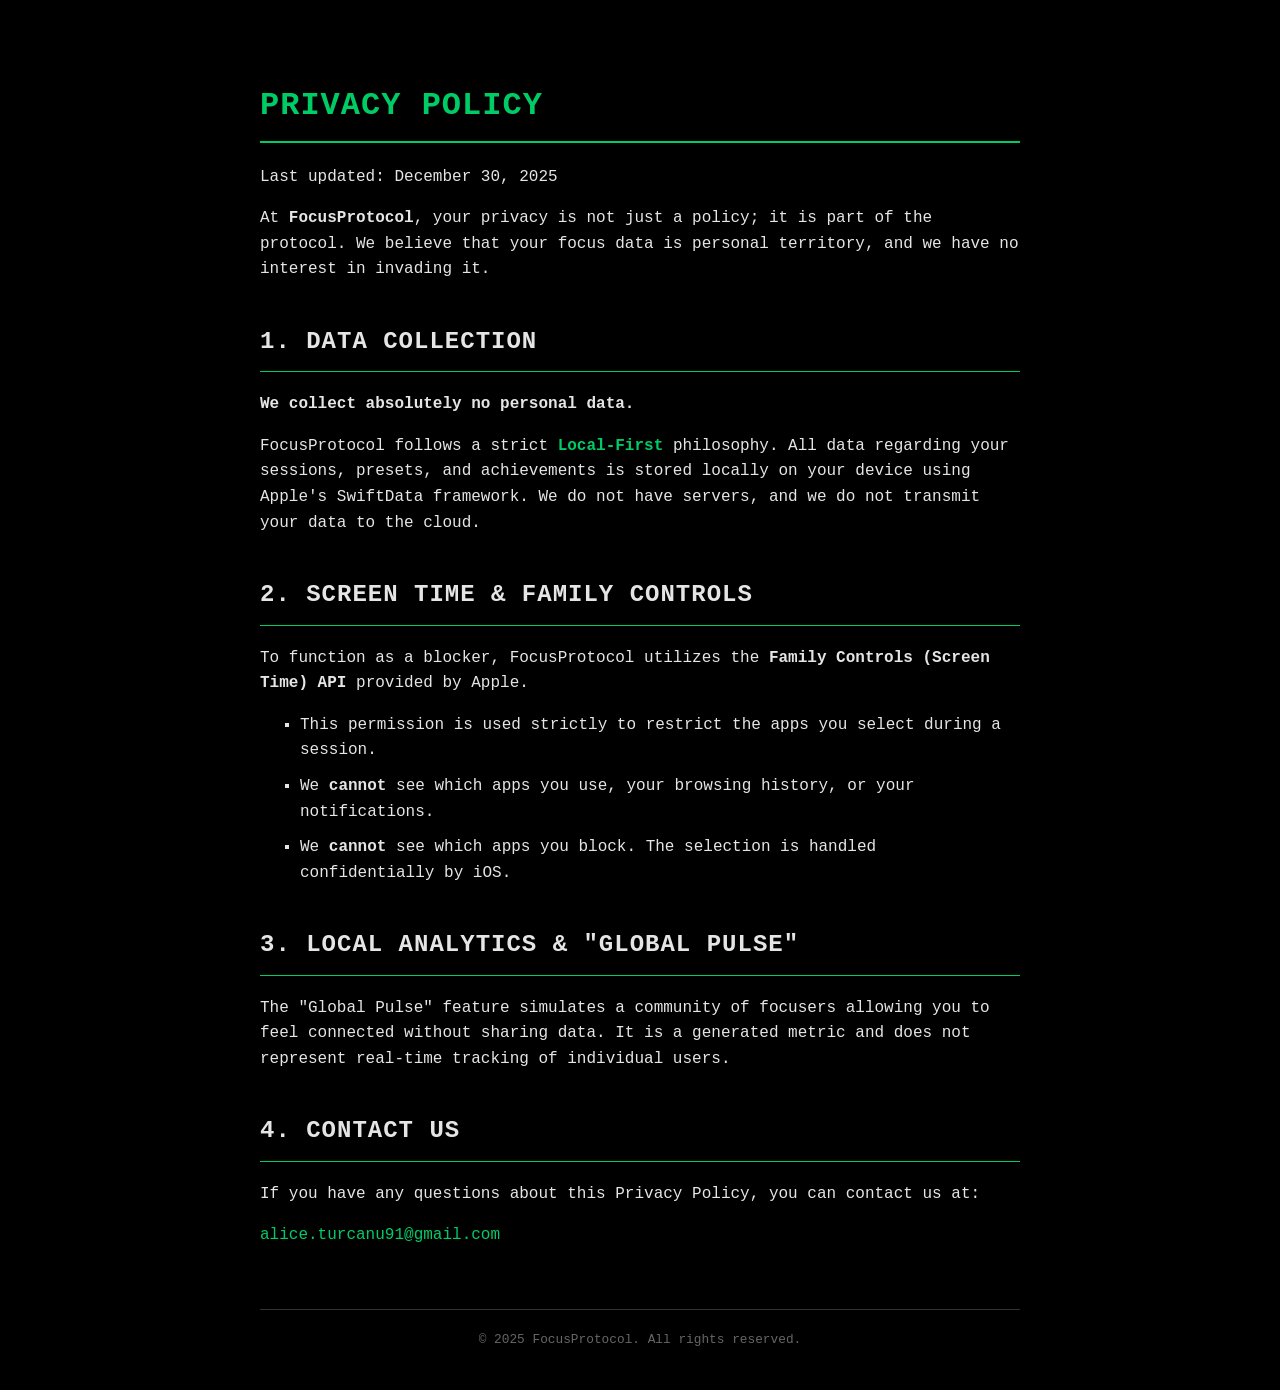
==== privacy.html @ 1f8533e9 "Add files via upload" ====
<!DOCTYPE html>
<html lang="en">
<head>
    <meta charset="UTF-8">
    <meta name="viewport" content="width=device-width, initial-scale=1.0">
    <title>Privacy Policy | FocusProtocol</title>
    <link rel="stylesheet" href="style.css">
</head>
<body>
    <div class="container">
        <h1>Privacy Policy</h1>
        <p>Last updated: December 30, 2025</p>

        <p>At <strong>FocusProtocol</strong>, your privacy is not just a policy; it is part of the protocol. We believe that your focus data is personal territory, and we have no interest in invading it.</p>

        <h2>1. Data Collection</h2>
        <p><strong>We collect absolutely no personal data.</strong></p>
        <p>FocusProtocol follows a strict <span class="highlight">Local-First</span> philosophy. All data regarding your sessions, presets, and achievements is stored locally on your device using Apple's SwiftData framework. We do not have servers, and we do not transmit your data to the cloud.</p>

        <h2>2. Screen Time & Family Controls</h2>
        <p>To function as a blocker, FocusProtocol utilizes the <strong>Family Controls (Screen Time) API</strong> provided by Apple. </p>
        <ul>
            <li>This permission is used strictly to restrict the apps you select during a session.</li>
            <li>We <strong>cannot</strong> see which apps you use, your browsing history, or your notifications.</li>
            <li>We <strong>cannot</strong> see which apps you block. The selection is handled confidentially by iOS.</li>
        </ul>

        <h2>3. Local Analytics & "Global Pulse"</h2>
        <p>The "Global Pulse" feature simulates a community of focusers allowing you to feel connected without sharing data. It is a generated metric and does not represent real-time tracking of individual users.</p>

        <h2>4. Contact Us</h2>
        <p>If you have any questions about this Privacy Policy, you can contact us at:</p>
        <p><a href="mailto:alice.turcanu91@gmail.com">alice.turcanu91@gmail.com</a></p>

        <div class="footer">
            &copy; 2025 FocusProtocol. All rights reserved.
        </div>
    </div>
</body>
</html>
---- style.css ----
:root {
    --bg-color: #000000;
    --text-color: #E5E5E5;
    --accent-color: #00CC66; /* Emerald Green */
    --warning-color: #DC143C; /* Crimson Red */
    --card-bg: #1A1A1A;
    --font-family: 'Courier New', Courier, monospace;
}

body {
    background-color: var(--bg-color);
    color: var(--text-color);
    font-family: var(--font-family);
    line-height: 1.6;
    margin: 0;
    padding: 20px;
    max-width: 800px;
    margin-left: auto;
    margin-right: auto;
}

h1, h2, h3 {
    text-transform: uppercase;
    letter-spacing: 1px;
    border-bottom: 1px solid var(--accent-color);
    padding-bottom: 10px;
    margin-top: 40px;
}

h1 {
    color: var(--accent-color);
    font-size: 2em;
    border-bottom: 2px solid var(--accent-color);
}

a {
    color: var(--accent-color);
    text-decoration: none;
}

a:hover {
    text-decoration: underline;
    color: #00FF80; /* Brighter Green */
}

.container {
    padding: 20px;
}

.footer {
    margin-top: 60px;
    font-size: 0.8em;
    color: #666;
    text-align: center;
    border-top: 1px solid #333;
    padding-top: 20px;
}

.highlight {
    color: var(--accent-color);
    font-weight: bold;
}

.warning {
    color: var(--warning-color);
}

ul {
    list-style-type: square;
}

li {
    margin-bottom: 10px;
}
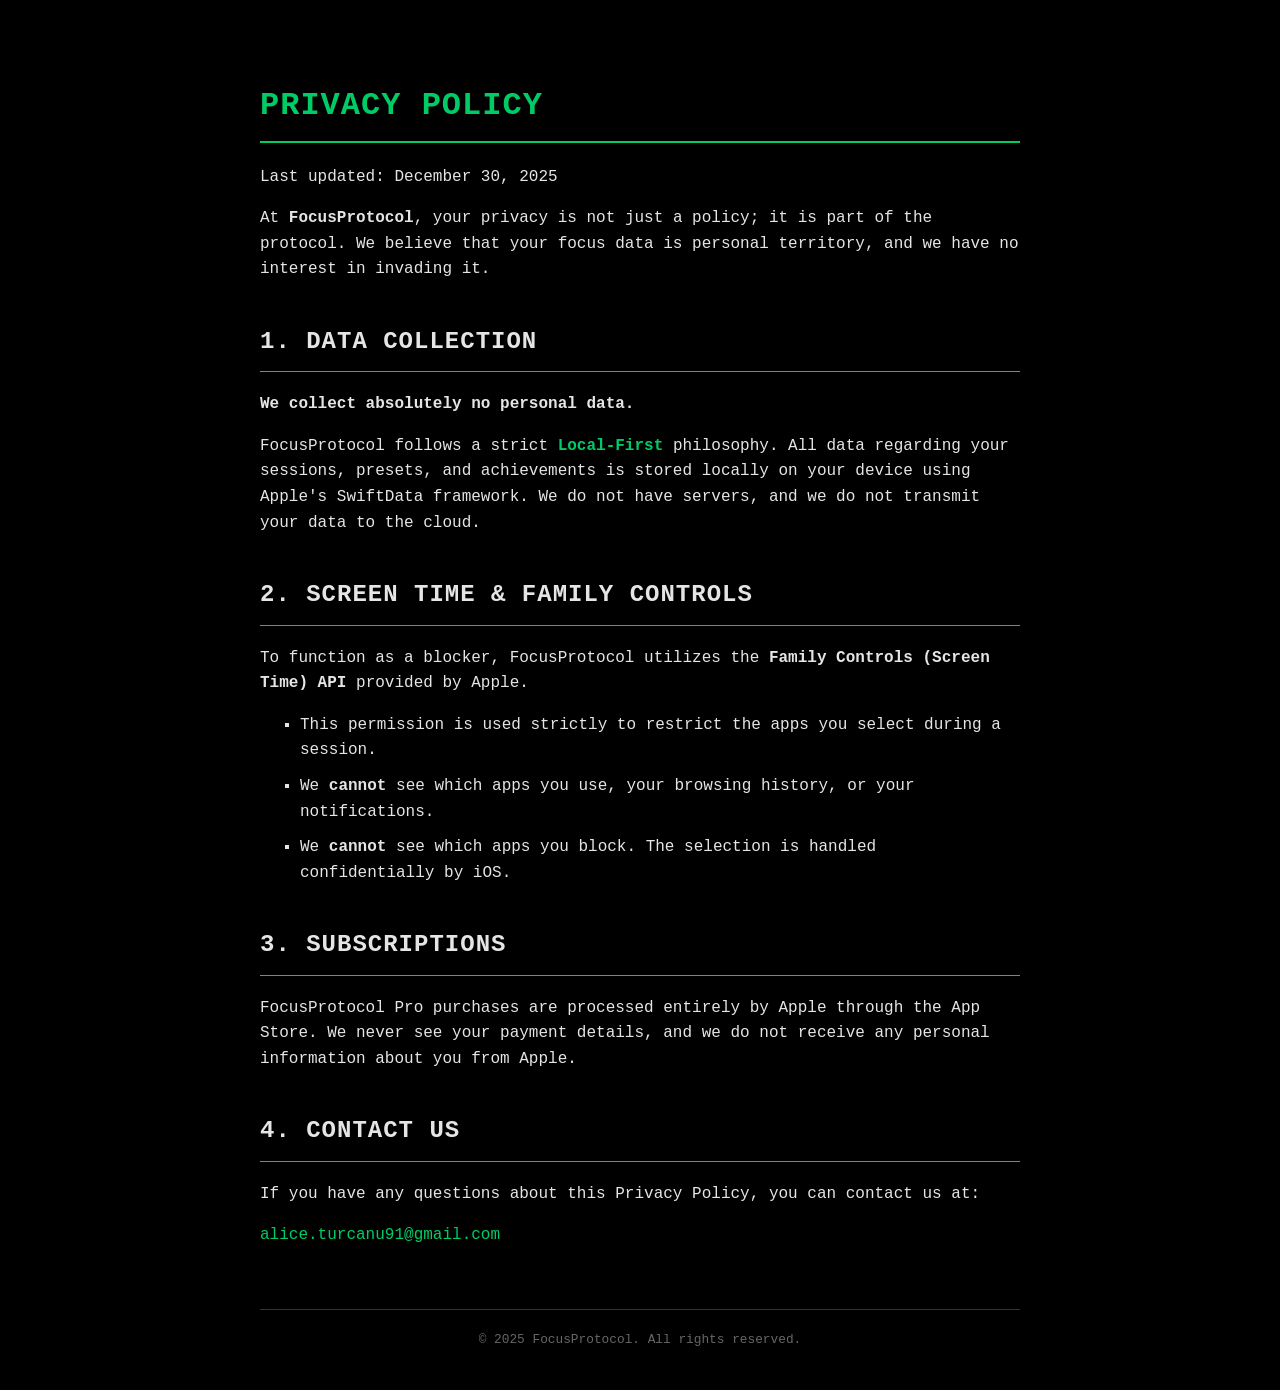
==== commit a62e5a2d: "Update privacy and support pages Replace Global Pulse section with subscriptions info, document Abor" ====
--- a/privacy.html
+++ b/privacy.html
@@ -25,8 +25,8 @@
             <li>We <strong>cannot</strong> see which apps you block. The selection is handled confidentially by iOS.</li>
         </ul>
 
-        <h2>3. Local Analytics & "Global Pulse"</h2>
-        <p>The "Global Pulse" feature simulates a community of focusers allowing you to feel connected without sharing data. It is a generated metric and does not represent real-time tracking of individual users.</p>
+        <h2>3. Subscriptions</h2>
+        <p>FocusProtocol Pro purchases are processed entirely by Apple through the App Store. We never see your payment details, and we do not receive any personal information about you from Apple.</p>
 
         <h2>4. Contact Us</h2>
         <p>If you have any questions about this Privacy Policy, you can contact us at:</p>
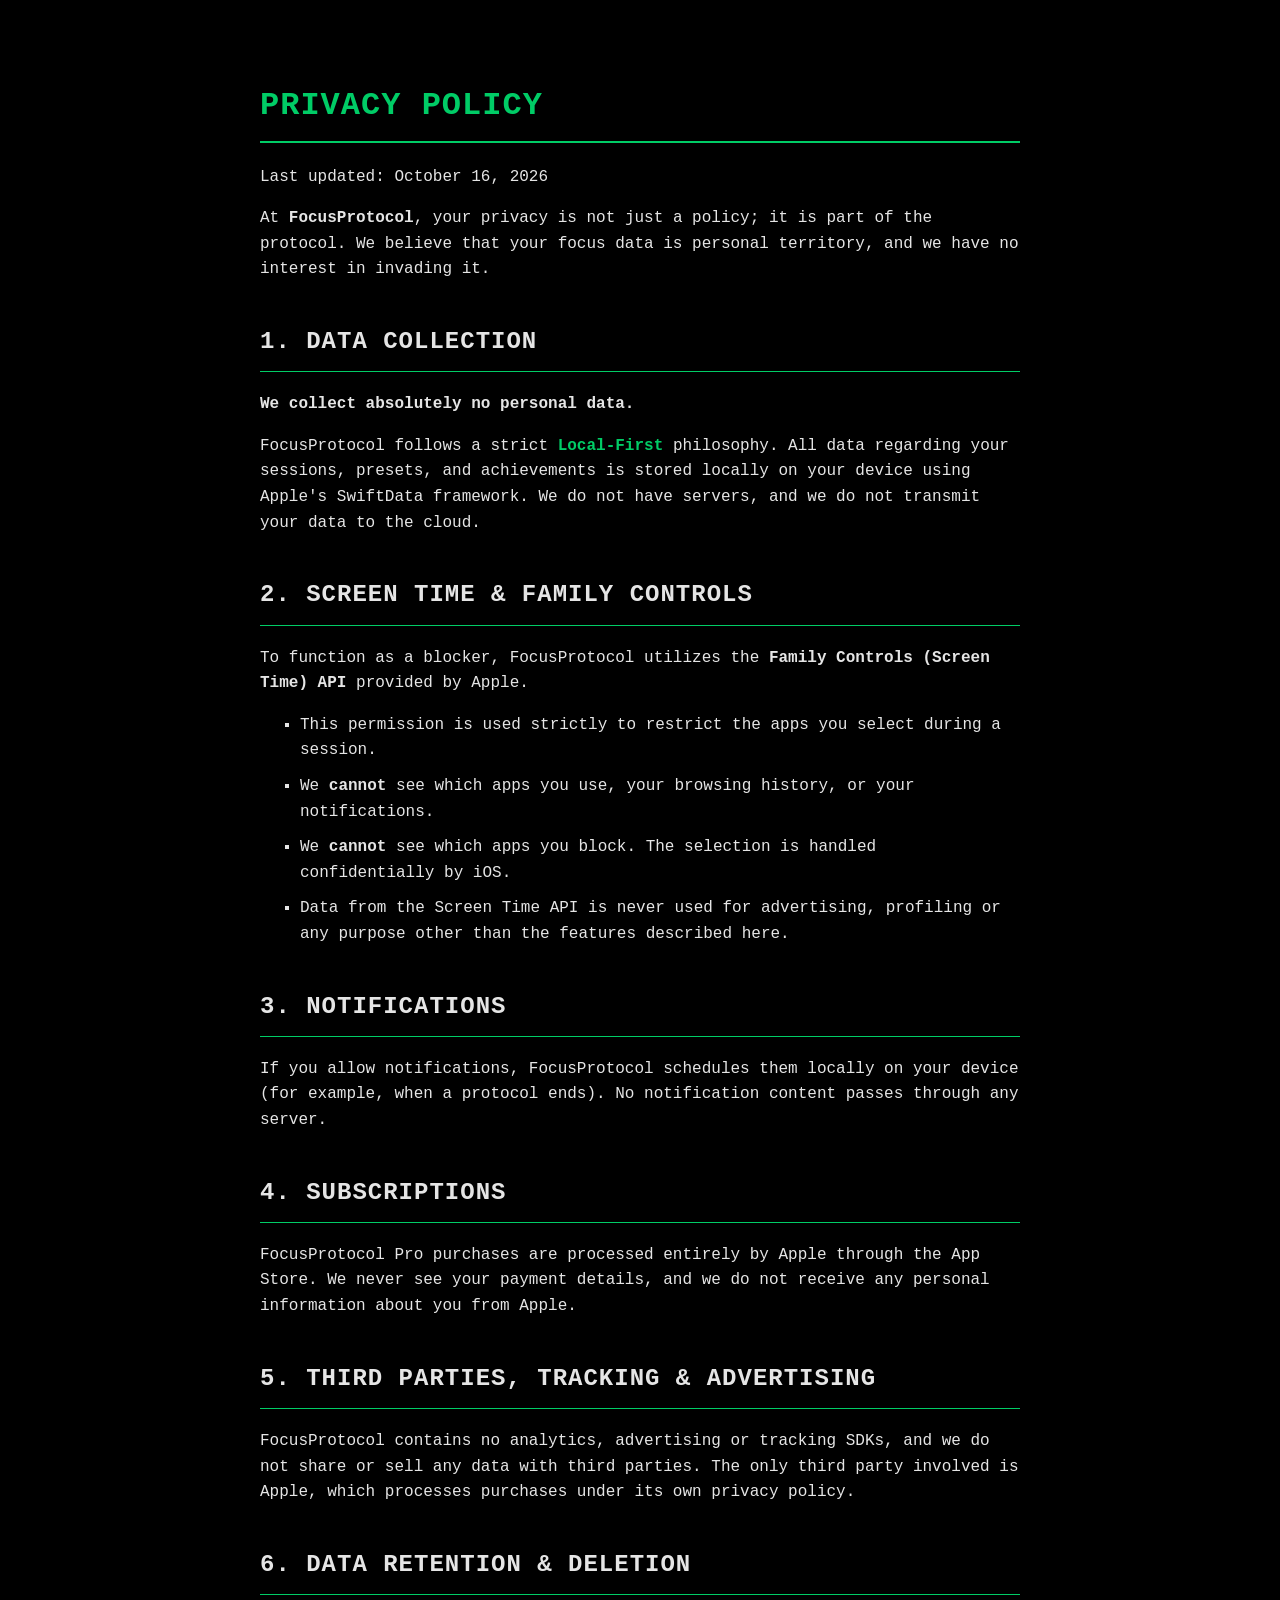
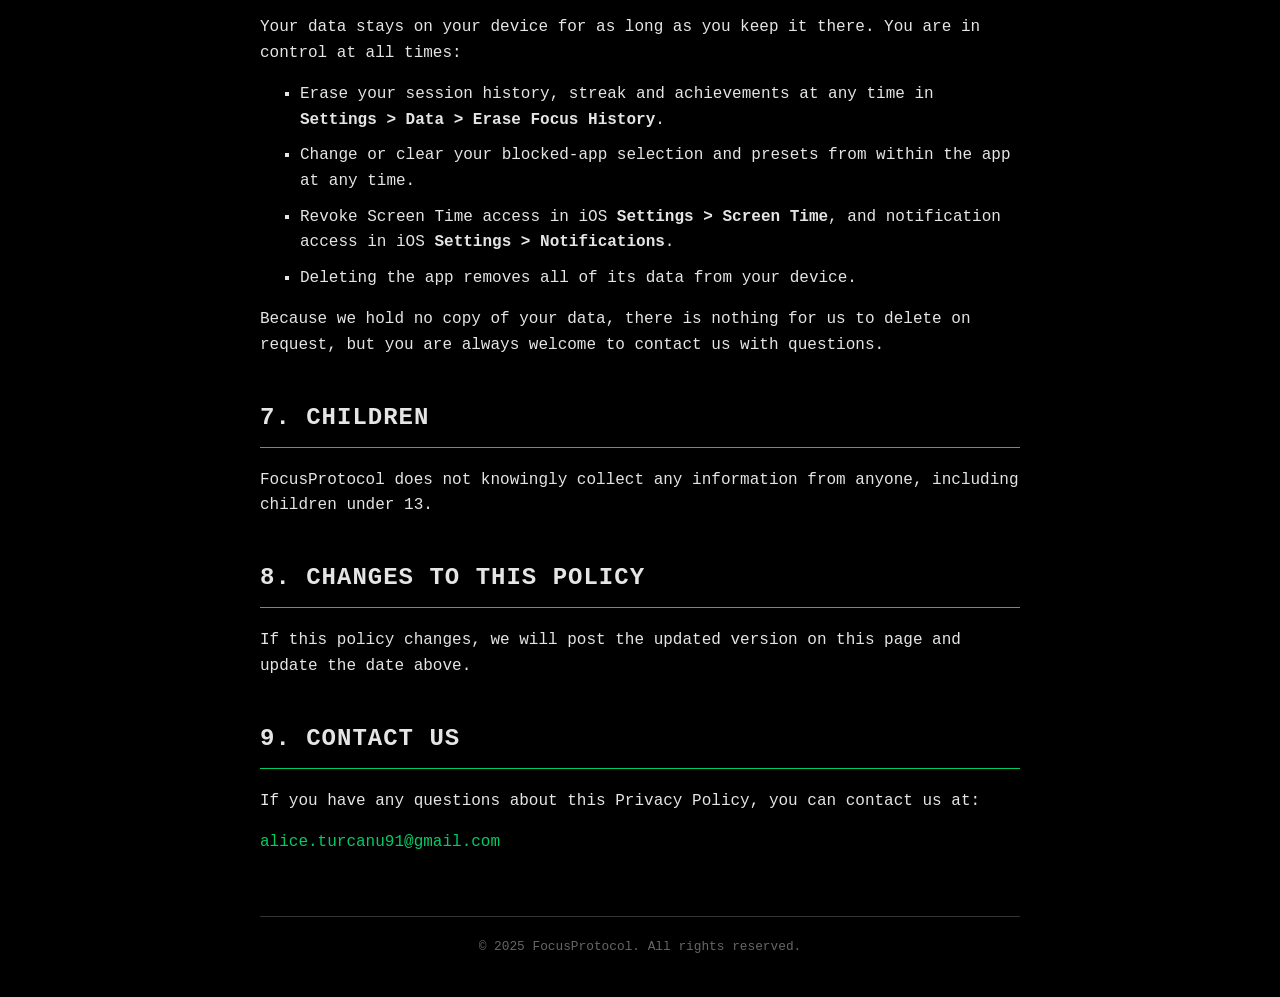
==== commit 9ddedbc5: "Update privacy policy and terms for App Review Privacy policy: add data retention and deletion, noti" ====
--- a/privacy.html
+++ b/privacy.html
@@ -9,7 +9,7 @@
 <body>
     <div class="container">
         <h1>Privacy Policy</h1>
-        <p>Last updated: December 30, 2025</p>
+        <p>Last updated: October 16, 2026</p>
 
         <p>At <strong>FocusProtocol</strong>, your privacy is not just a policy; it is part of the protocol. We believe that your focus data is personal territory, and we have no interest in invading it.</p>
 
@@ -23,12 +23,35 @@
             <li>This permission is used strictly to restrict the apps you select during a session.</li>
             <li>We <strong>cannot</strong> see which apps you use, your browsing history, or your notifications.</li>
             <li>We <strong>cannot</strong> see which apps you block. The selection is handled confidentially by iOS.</li>
+            <li>Data from the Screen Time API is never used for advertising, profiling or any purpose other than the features described here.</li>
         </ul>
 
-        <h2>3. Subscriptions</h2>
+        <h2>3. Notifications</h2>
+        <p>If you allow notifications, FocusProtocol schedules them locally on your device (for example, when a protocol ends). No notification content passes through any server.</p>
+
+        <h2>4. Subscriptions</h2>
         <p>FocusProtocol Pro purchases are processed entirely by Apple through the App Store. We never see your payment details, and we do not receive any personal information about you from Apple.</p>
 
-        <h2>4. Contact Us</h2>
+        <h2>5. Third Parties, Tracking &amp; Advertising</h2>
+        <p>FocusProtocol contains no analytics, advertising or tracking SDKs, and we do not share or sell any data with third parties. The only third party involved is Apple, which processes purchases under its own privacy policy.</p>
+
+        <h2>6. Data Retention &amp; Deletion</h2>
+        <p>Your data stays on your device for as long as you keep it there. You are in control at all times:</p>
+        <ul>
+            <li>Erase your session history, streak and achievements at any time in <strong>Settings &gt; Data &gt; Erase Focus History</strong>.</li>
+            <li>Change or clear your blocked-app selection and presets from within the app at any time.</li>
+            <li>Revoke Screen Time access in iOS <strong>Settings &gt; Screen Time</strong>, and notification access in iOS <strong>Settings &gt; Notifications</strong>.</li>
+            <li>Deleting the app removes all of its data from your device.</li>
+        </ul>
+        <p>Because we hold no copy of your data, there is nothing for us to delete on request, but you are always welcome to contact us with questions.</p>
+
+        <h2>7. Children</h2>
+        <p>FocusProtocol does not knowingly collect any information from anyone, including children under 13.</p>
+
+        <h2>8. Changes to This Policy</h2>
+        <p>If this policy changes, we will post the updated version on this page and update the date above.</p>
+
+        <h2>9. Contact Us</h2>
         <p>If you have any questions about this Privacy Policy, you can contact us at:</p>
         <p><a href="mailto:alice.turcanu91@gmail.com">alice.turcanu91@gmail.com</a></p>
 
